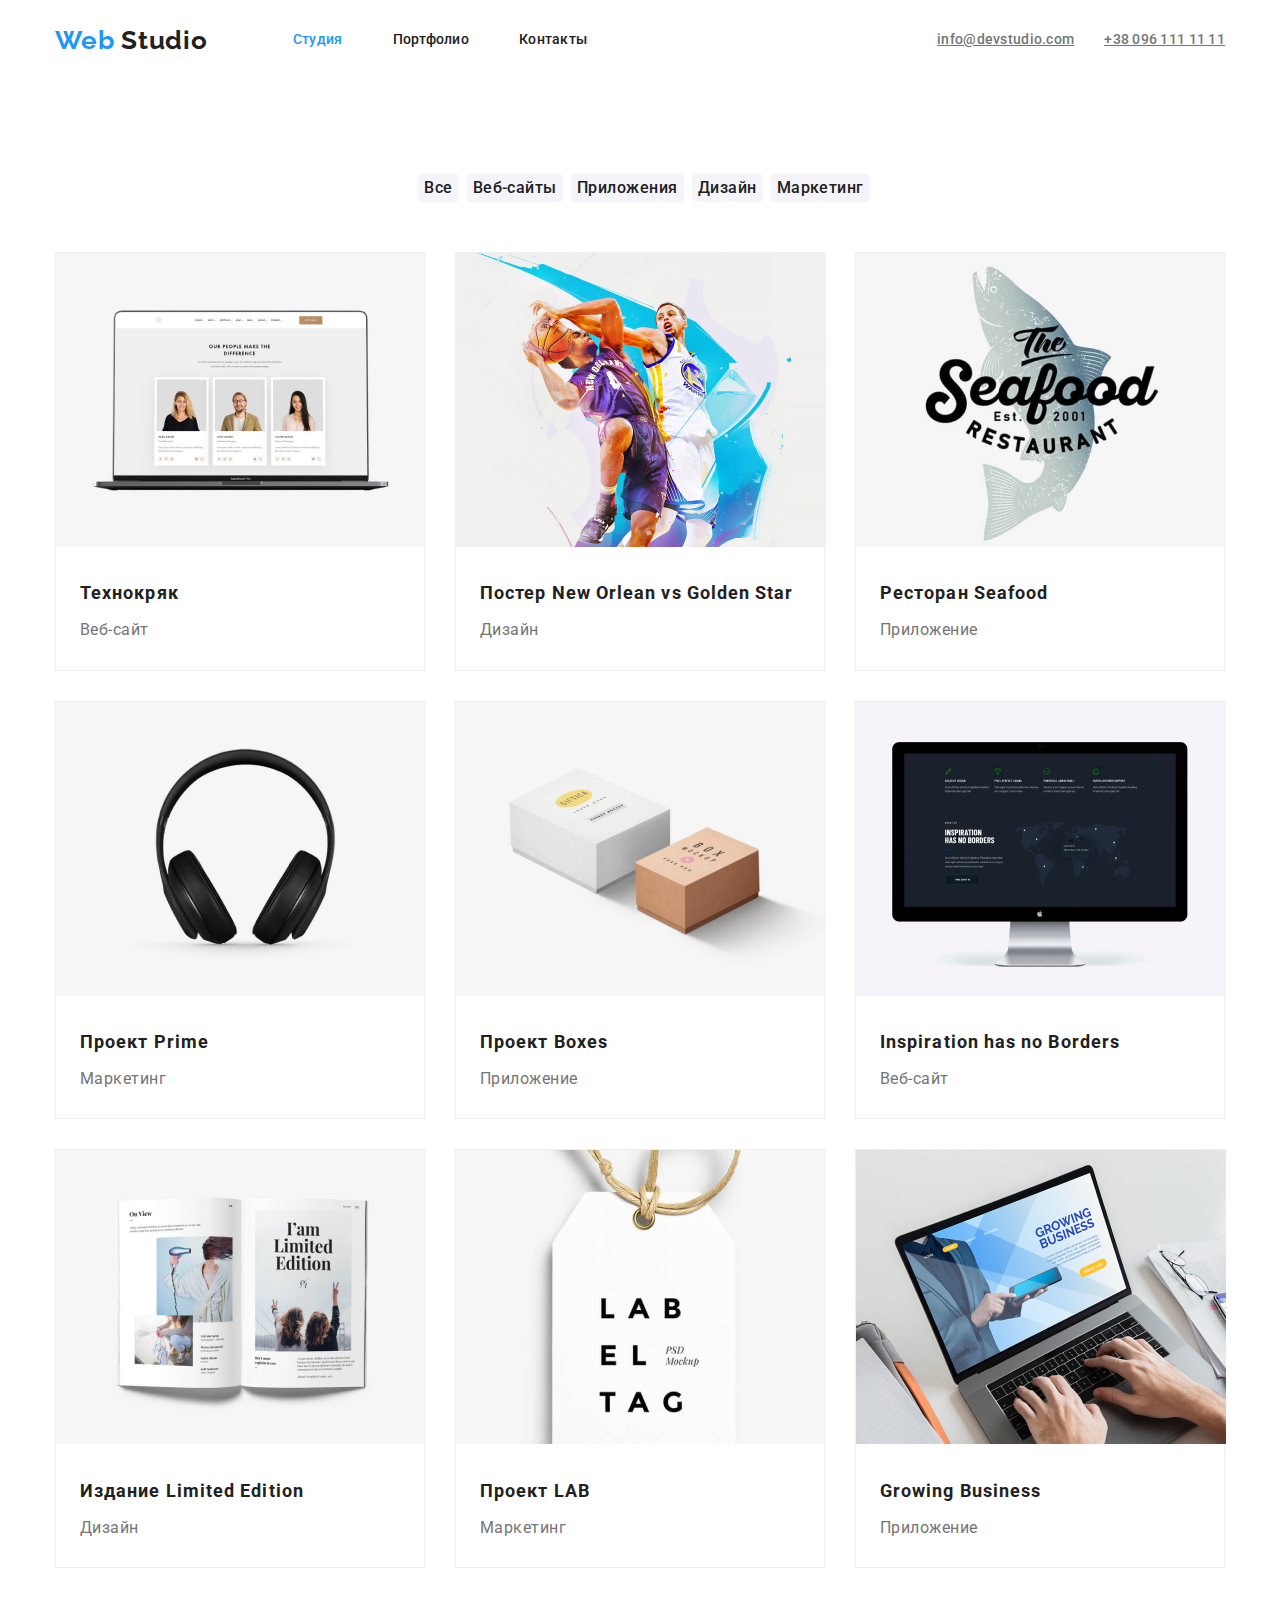
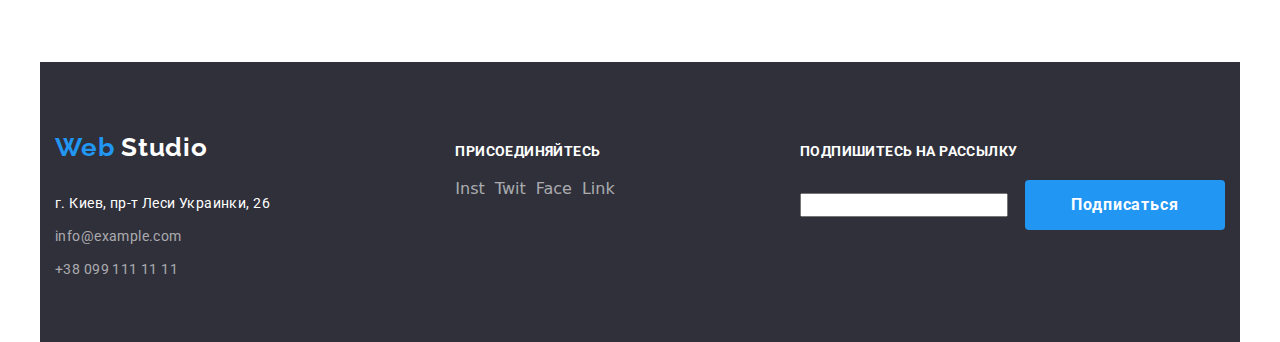
==== portfolio.html @ db76d1ad "Adding geometry and flexboxes" ====
<!DOCTYPE html>
<html lang="ru">
  <head>
    <meta charset="UTF-8" />
    <meta name="viewport" content="width=device-width, initial-scale=1.0" />
    <title>Document</title>
    <link href="https://fonts.googleapis.com/css2?family=Raleway:wght@700&family=Roboto:wght@400;500;700;900&display=swap" rel="stylesheet">
    <link rel="stylesheet" href="https://cdnjs.cloudflare.com/ajax/libs/modern-normalize/0.7.0/modern-normalize.min.css">
    <link rel="stylesheet" href="./css/styles.css">
  </head>
  <body>
    <header>
      <!-- Главная навигация -->
      <nav class="main-nav container">
        <!-- Логотип -->
        <a href="./index.html" class="logo"><span class="Web-logo">Web</span> Studio</a>

        <ul class="site-nav list">
          <li class="item"><a href="" class="link current">Студия</a></li>
          <li class="item"><a href="./portfolio.html" class="link">Портфолио</a></li>
          <li class="item"><a href="" class="link">Контакты</a></li>
        </ul>

        <ul class="contact-us list">
          <li class="item">
            <!-- оставила пока svg изображение как img -->
            <!-- <img src="images/envelope.svg" alt="" /> -->
            <a href="mailto:info@devstudio.com" class="contact-link">info@devstudio.com</a>
          </li>
          <li class="item">
            <!-- оставила пока svg изображение как img -->
            <!-- <img src="images/smartphone.svg" alt="" /> -->
            <a href="tel:+380961111111" class="contact-link">+38 096 111 11 11</a>
          </li>
        </ul>
       </div>
      </nav>
    </header>

    <!-- Основной раздел -->
    <main>
      <section class="section container">
          <h1 hidden>Портфолио</h1>
          <ul class="filter-list list">
              <li><button type="button" class="filter">Все</button></li>
              <li><button type="button" class="filter">Веб-сайты</button></li>
              <li><button type="button" class="filter">Приложения</button></li>
              <li><button type="button" class="filter">Дизайн</button></li>
              <li><button type="button" class="filter">Маркетинг</button></li>
          </ul>
                  
          <ul class="cards-list list">
              <li class="item">
                  <img src="images/img6.jpg" alt="иллюстрация проекта" width="370" height="294">
                  <div class="card-description">
                    <h2 class="title">Технокряк</h2>
                    <p class="category">Веб-сайт</p>
                    <p hidden class="overlay-text">Технокряк это современная площадка распространения коронавируса. Компании используют эту платформу для цифрового шпионажа и атак на защищённые сервера конкурентов.</p>
                  </div>
              </li>
              <li class="item">
                  <img src="images/img7.jpg" alt="иллюстрация проекта" width="370" height="294">
                  <div class="card-description">
                    <h2 class="title">Постер New Orlean vs Golden Star</h2>
                    <p class="category">Дизайн</p>
                    <p hidden class="overlay-text">Технокряк это современная площадка распространения коронавируса. Компании используют эту платформу для цифрового шпионажа и атак на защищённые сервера конкурентов.</p>
                  </div>
              </li>
              <li class="item">
                  <img src="images/img8.jpg" alt="иллюстрация проекта" width="370" height="294">
                  <div class="card-description">
                    <h2 class="title">Ресторан Seafood</h2>
                    <p class="category">Приложение</p>
                    <p hidden class="overlay-text">Технокряк это современная площадка распространения коронавируса. Компании используют эту платформу для цифрового шпионажа и атак на защищённые сервера конкурентов.</p>
                  </div>
              </li>
              <li class="item">
                  <img src="images/img9.jpg" alt="иллюстрация проекта" width="370" height="294">
                  <div class="card-description">
                    <h2 class="title">Проект Prime</h2>
                    <p class="category">Маркетинг</p>
                    <p hidden class="overlay-text">Технокряк это современная площадка распространения коронавируса. Компании используют эту платформу для цифрового шпионажа и атак на защищённые сервера конкурентов.</p>
                  </div>
              </li>
              <li class="item">
                  <img src="images/img10.jpg" alt="иллюстрация проекта" width="370" height="294">
                  <div class="card-description">
                    <h2 class="title">Проект Boxes</h2>
                    <p class="category">Приложение</p>
                    <p hidden class="overlay-text">Технокряк это современная площадка распространения коронавируса. Компании используют эту платформу для цифрового шпионажа и атак на защищённые сервера конкурентов.</p>
                  </div>
              </li>
              <li class="item">
                  <img src="images/img11.jpg" alt="иллюстрация проекта" width="370" height="294">
                  <div class="card-description">
                    <h2 class="title">Inspiration has no Borders</h2>
                    <p class="category">Веб-сайт</p>
                    <p hidden class="overlay-text">Технокряк это современная площадка распространения коронавируса. Компании используют эту платформу для цифрового шпионажа и атак на защищённые сервера конкурентов.</p>
                  </div>
              </li>
              <li class="item">
                  <img src="images/img12.jpg" alt="иллюстрация проекта" width="370" height="294">
                  <div class="card-description">
                    <h2 class="title">Издание Limited Edition</h2>
                    <p class="category">Дизайн</p>
                    <p hidden class="overlay-text">Технокряк это современная площадка распространения коронавируса. Компании используют эту платформу для цифрового шпионажа и атак на защищённые сервера конкурентов.</p>
                  </div>
              </li>
              <li class="item">
                  <img src="images/img13.jpg" alt="иллюстрация проекта" width="370" height="294">
                  <div class="card-description">
                    <h2 class="title">Проект LAB</h2>
                    <p class="category">Маркетинг</p>
                    <p hidden class="overlay-text">Технокряк это современная площадка распространения коронавируса. Компании используют эту платформу для цифрового шпионажа и атак на защищённые сервера конкурентов.</p>
                  </div>
              </li>
              <li class="item">
                  <img src="images/img14.jpg" alt="иллюстрация проекта" width="370" height="294">
                  <div class="card-description">
                    <h2 class="title">Growing Business</h2>
                    <p class="category">Приложение</p>
                    <p hidden class="overlay-text">Технокряк это современная площадка распространения коронавируса. Компании используют эту платформу для цифрового шпионажа и атак на защищённые сервера конкурентов.</p>
              </li> 
                  </div>
          </ul>
      </section>
    </main>

    <!-- Подвал -->
    <footer>
        <div class="footer-main container">
          <div class="footer-address">
          <a href="./index.html" class="logo"><span class="Web-logo">Web</span> <span class="Studio-logo">Studio</span></a>
        <address>
          <ul class="address-list list">
            <li class="item"><span class="city-street"> г. Киев, пр-т Леси Украинки, 26</span>
            </li>
            <li class="item">info@example.com</li>
            <li class="item">+38 099 111 11 11</li>
          </ul>
        </address>
        </div>

        
        <div class="footer-join">
          <b class="footer-title">Присоединяйтесь</b>
        <ul class="join-us list">
          <li class="item">
              <a href="" aria-label="Instagram" class="social-link">Inst</a>
          </li>
          <li class="item">
              <a href="" aria-label="Twitter" class="social-link">Twit</a>
          </li>
          <li class="item">
              <a href="" aria-label="Facebook" class="social-link">Face</a>
          </li>
          <li class="item">
              <a href="" aria-label="Linkedin" class="social-link">Link</a>
          </li>
        </ul>
        </div>
       

      <!-- Ниже не уверенна в правильности тегов, но оформила пока так -->
        <div class="footer-subsription">
          <b class="footer-title">Подпишитесь на рассылку</b>
          <div class="subsription-form">
            <input type="email" name="E-mail" id="1111" class="email-field" />
            <button type="submit" class="button">Подписаться</button>
          </div>
        </div>
      </div>
    
    </footer>
  </body>
</html>
---- css/styles.css ----
:root {
  --title-text-color: #212121;
  --paragraf-text-color: #757575;
  --accent-text-color: #2196f3;
}

html {
  box-sizing: border-box;
}

*,
*::before,
*::after {
  box-sizing: inherit;
}

h1,
h2,
h3,
p {
  margin: 0px;
  padding: 0px;
}

.container {
  width: 1200px;
  padding-left: 15px;
  padding-right: 15px;
  margin-left: auto;
  margin-right: auto;
}

.body {
  color: var(--title-text-color);
  font-family: Roboto;
}

.main-nav {
  display: flex;
  align-items: center;
}

.logo {
  display: inline-block;
  margin: 0px;

  color: var(--title-text-color);
  text-decoration: none;
  font-family: Raleway;
  font-style: normal;
  font-weight: bold;
  font-size: 26px;
  line-height: 1.94;
  letter-spacing: 0.03em;
}

.Web-logo {
  color: var(--accent-text-color);
}

.Studio-logo {
  color: white;
}

.list {
  list-style: none;
  padding: 0px;
  margin: 0px;
}

.site-nav {
  display: flex;
  margin-left: 85px;
}

.site-nav .item + .item {
  margin-left: 50px;
}

/* .site-nav .item:last-child {
  margin-left: 0;
} */

.site-nav .link {
  display: block;
  padding: 32px 0px;

  color: var(--title-text-color);
  text-decoration: none;
  font-family: Roboto;
  font-style: normal;
  font-weight: 500;
  font-size: 14px;
  line-height: 1.14;
  letter-spacing: 0.02em;
}

.site-nav .link.current {
  color: var(--accent-text-color);
  text-decoration: none;
}

.site-nav .link:hover,
.site-nav .link:focus {
  color: var(--accent-text-color);
}

.contact-us {
  display: flex;
  margin-left: auto;
}

.contact-us .item + .item {
  margin-left: 30px;
}

.contact-us .contact-link {
  display: block;
  padding: 32px 0px;

  color: var(--paragraf-text-color);
  font-family: Roboto;
  font-style: normal;
  font-weight: 500;
  font-size: 14px;
  line-height: 1.14;
  letter-spacing: 0.02em;
}

.contact-us .contact-link:hover,
.contact-us .contact-link:focus {
  color: var(--accent-text-color);
}

.hero {
  padding: 200px 0px;
  background-color: rgba(128, 128, 128, 0.418);
  text-align: center;
}

.hero-title {
  margin-top: 0px;
  margin-bottom: 30px;

  color: white;
  font-family: Roboto;
  font-style: normal;
  font-weight: 900;
  font-size: 44px;
  line-height: 1.36;
  letter-spacing: 0.06em;
  text-transform: uppercase;
  text-align: center;
}

.button {
  display: inline-block;
  padding: 0;

  color: white;
  background-color: var(--accent-text-color);
  width: 200px;
  height: 50px;
  font-family: Roboto;
  font-style: normal;
  font-weight: bold;
  font-size: 16px;
  line-height: 1.86;
  align-items: center;
  letter-spacing: 0.06em;
  border: none;
  border-radius: 4px;
}

.button:hover,
.button:focus {
  color: var(--title-text-color);
  background-color: #f5f4fa;
}

.section {
  padding-top: 94px;
  padding-bottom: 94px;
}

.no-padding-bottom {
  padding-bottom: 0px;
}

.section-title {
  margin-top: 0;
  margin-bottom: 0;

  color: var(--title-text-color);
  font-family: Roboto;
  font-style: normal;
  font-weight: bold;
  font-size: 36px;
  line-height: 1.16;
  text-align: center;
  letter-spacing: 0.03em;
}

.features-list {
  display: flex;
  justify-content: space-between;

  color: var(--paragraf-text-color);
}

.features-list .item {
  width: 270px;
}

.features-list .item + .item {
  margin-left: 30px;
}

.features-list .title {
  margin-top: 30px;

  color: var(--title-text-color);
  font-family: Roboto;
  font-style: normal;
  font-weight: bold;
  font-size: 14px;
  line-height: 1.14;
  letter-spacing: 0.03em;
  text-transform: uppercase;
}

.features-list .description {
  margin-top: 10px;

  color: var(--paragraf-text-color);
  font-family: Roboto;
  font-style: normal;
  font-weight: normal;
  font-size: 14px;
  line-height: 1.71;
  letter-spacing: 0.03em;
}

.features-images {
  display: block;
  margin-left: auto;
  margin-right: auto;
}

.products-list {
  display: flex;
}

.product-list-item {
  margin-right: 30px;
  margin-top: 50px;
}

.products-list .title {
  margin-top: 0px;
  margin-bottom: 0px;

  color: white;
  font-family: Roboto;
  font-style: normal;
  font-weight: bold;
  font-size: 14px;
  line-height: 1.14;
  text-align: center;
  letter-spacing: 0.03em;
  text-transform: uppercase;
  background: rgba(47, 48, 58, 0.8);
}

.team {
  background-color: #f5f4fa;
}

.team-list {
  display: flex;
  justify-content: space-between;
  margin-top: 50px;
  width: 270;
}

.team-list .item + .item {
  margin-left: 30px;
}

.team-list .title {
  margin-top: 30px;

  color: var(--title-text-color);
  font-family: Roboto;
  font-style: normal;
  font-weight: 500;
  font-size: 16px;
  line-height: 1.19;
  text-align: center;
  letter-spacing: 0.03em;
}

.team-list .position {
  margin-top: 10px;

  color: var(--paragraf-text-color);
  font-family: Roboto;
  font-style: normal;
  font-weight: normal;
  font-size: 16px;
  line-height: 1.19;
  text-align: center;
  letter-spacing: 0.03em;
}

.social-links {
  display: flex;
  justify-content: center;
  margin-top: 16px;
}

.social-links .item + .item {
  margin-left: 10px;
}

.social-link:hover {
  color: var(--accent-text-color);
}

.clients-list {
  display: flex;
  justify-content: space-between;
  margin-top: 50px;
}

.clients-list .item {
  border: #afb1b8 1px solid;
  border-radius: 4px;
  width: 170px;
  height: 90px;

  text-align: center;
}

.clients-list .item + .item {
  margin-left: 30px;
}

.clients-list .client-link:hover {
  color: var(--accent-text-color);
}

.footer-main {
  display: flex;
  align-items: baseline;
  justify-content: space-between;
  padding-bottom: 60px;
  padding-top: 60px;
  background-color: #2f303a;
}

.footer-title {
  margin: 0px;
  padding: 0px;

  color: white;
  font-family: Roboto;
  font-style: normal;
  font-weight: bold;
  font-size: 14px;
  line-height: 1.14;
  letter-spacing: 0.03em;
  text-transform: uppercase;
}

.address-list {
  margin-top: 20px;
  display: inline-block;

  color: rgba(255, 255, 255, 0.6);
  font-family: Roboto;
  font-style: normal;
  font-weight: normal;
  font-size: 14px;
  line-height: 1.71;
  letter-spacing: 0.03em;
}

.address-list .item + .item {
  margin-top: 9px;
}

.city-street {
  color: white;
}

.join-us {
  display: flex;
  margin-top: 20px;
}

.join-us .item .social-link {
  text-decoration: none;
  color: rgba(255, 255, 255, 0.6);
}

.join-us .item + .item {
  margin-left: 10px;
}

.footer-subsription {
  display: flex;
  flex-direction: column;
}

.subsription-form {
  margin-top: 20px;
}
.email-field {
  margin-right: 12px;
}

/* Portfolio styles */

.filter-list {
  display: flex;
  justify-content: center;
  margin-bottom: 50px;
}

.filter-list .filter {
  color: var(--title-text-color);
  background-color: #f5f4fa;
  font-family: Roboto;
  font-style: normal;
  font-weight: 500;
  font-size: 16px;
  line-height: 1.63;
  text-align: center;
  letter-spacing: 0.03em;
  border: none;
  border-radius: 4px;
}

.filter-list .filter:last-child {
  margin-left: 8px;
}

.filter-list .filter:hover,
.filter-list .filter:focus {
  color: white;
  background-color: var(--accent-text-color);
  font-family: Roboto;
  font-style: normal;
  font-weight: 500;
  font-size: 16px;
  line-height: 1.63;
  text-align: center;
  letter-spacing: 0.03em;
  border: none;
}

.cards-list {
  display: flex;
  flex-wrap: wrap;
}

.cards-list .item {
  margin-right: 30px;
  margin-bottom: 30px;
  text-align: left;
  width: calc((100% - 30px * 2) / 3);
  /* width: 370px; */
  border: #eeeeee 1px solid;
}

.cards-list .item:nth-child(3n) {
  margin-right: 0px;
}

.cards-list .item:nth-last-child(-n + 3) {
  margin-bottom: 0px;
}

.cards-list .title {
  color: var(--title-text-color);
  font-family: Roboto;
  font-style: normal;
  font-weight: bold;
  font-size: 18px;
  line-height: 2;
  letter-spacing: 0.06em;
}

.card-description {
  padding: 24px;
}

.cards-list .category {
  margin-top: 4px;

  color: var(--paragraf-text-color);
  font-family: Roboto;
  font-style: normal;
  font-weight: normal;
  font-size: 16px;
  line-height: 1.89;
  letter-spacing: 0.03em;
}

.cards-list .overlay-text {
  color: white;
  font-family: Roboto;
  font-style: normal;
  font-weight: normal;
  font-size: 18px;
  line-height: 1.56;
  letter-spacing: 0.03em;
}
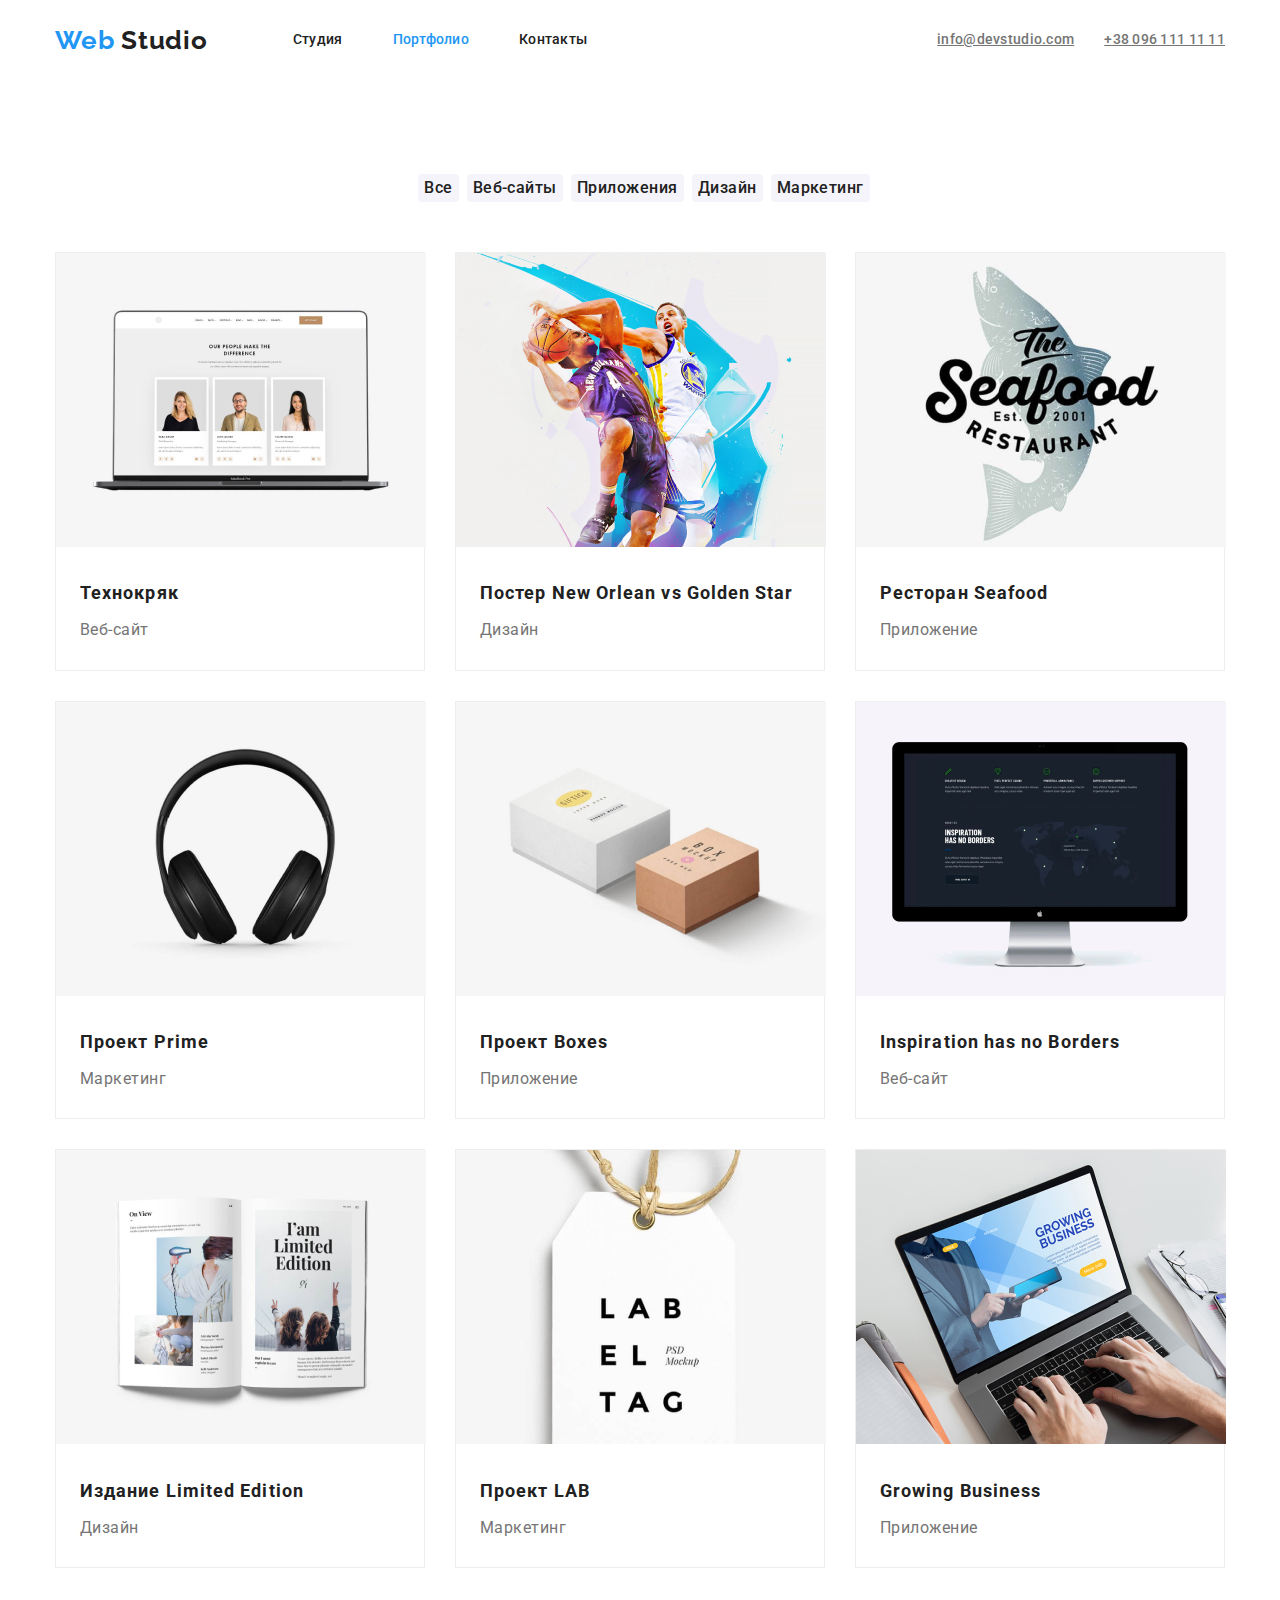
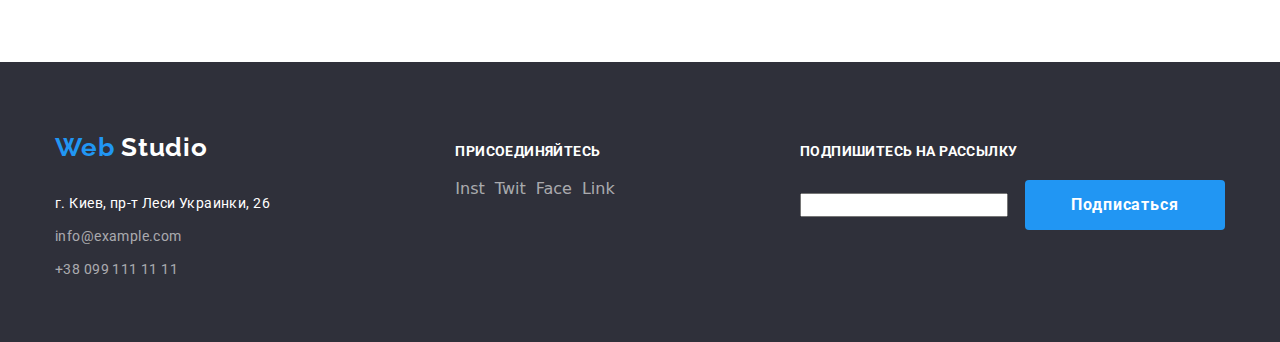
==== commit c69bf3ee: "Fixing containers sizes" ====
--- a/portfolio.html
+++ b/portfolio.html
@@ -16,8 +16,8 @@
         <a href="./index.html" class="logo"><span class="Web-logo">Web</span> Studio</a>
 
         <ul class="site-nav list">
-          <li class="item"><a href="" class="link current">Студия</a></li>
-          <li class="item"><a href="./portfolio.html" class="link">Портфолио</a></li>
+          <li class="item"><a href="./index.html" class="link">Студия</a></li>
+          <li class="item"><a href="./portfolio.html" class="link current">Портфолио</a></li>
           <li class="item"><a href="" class="link">Контакты</a></li>
         </ul>
 
@@ -127,7 +127,7 @@
     </main>
 
     <!-- Подвал -->
-    <footer>
+    <footer class="footer">
         <div class="footer-main container">
           <div class="footer-address">
           <a href="./index.html" class="logo"><span class="Web-logo">Web</span> <span class="Studio-logo">Studio</span></a>
--- a/css/styles.css
+++ b/css/styles.css
@@ -30,6 +30,12 @@
   margin-right: auto;
 }
 
+.container-hero {
+  width: 700px;
+  margin-left: auto;
+  margin-right: auto;
+}
+
 .body {
   color: var(--title-text-color);
   font-family: Roboto;
@@ -350,13 +356,16 @@
   color: var(--accent-text-color);
 }
 
+.footer {
+  background-color: #2f303a;
+}
+
 .footer-main {
   display: flex;
   align-items: baseline;
   justify-content: space-between;
   padding-bottom: 60px;
   padding-top: 60px;
-  background-color: #2f303a;
 }
 
 .footer-title {
